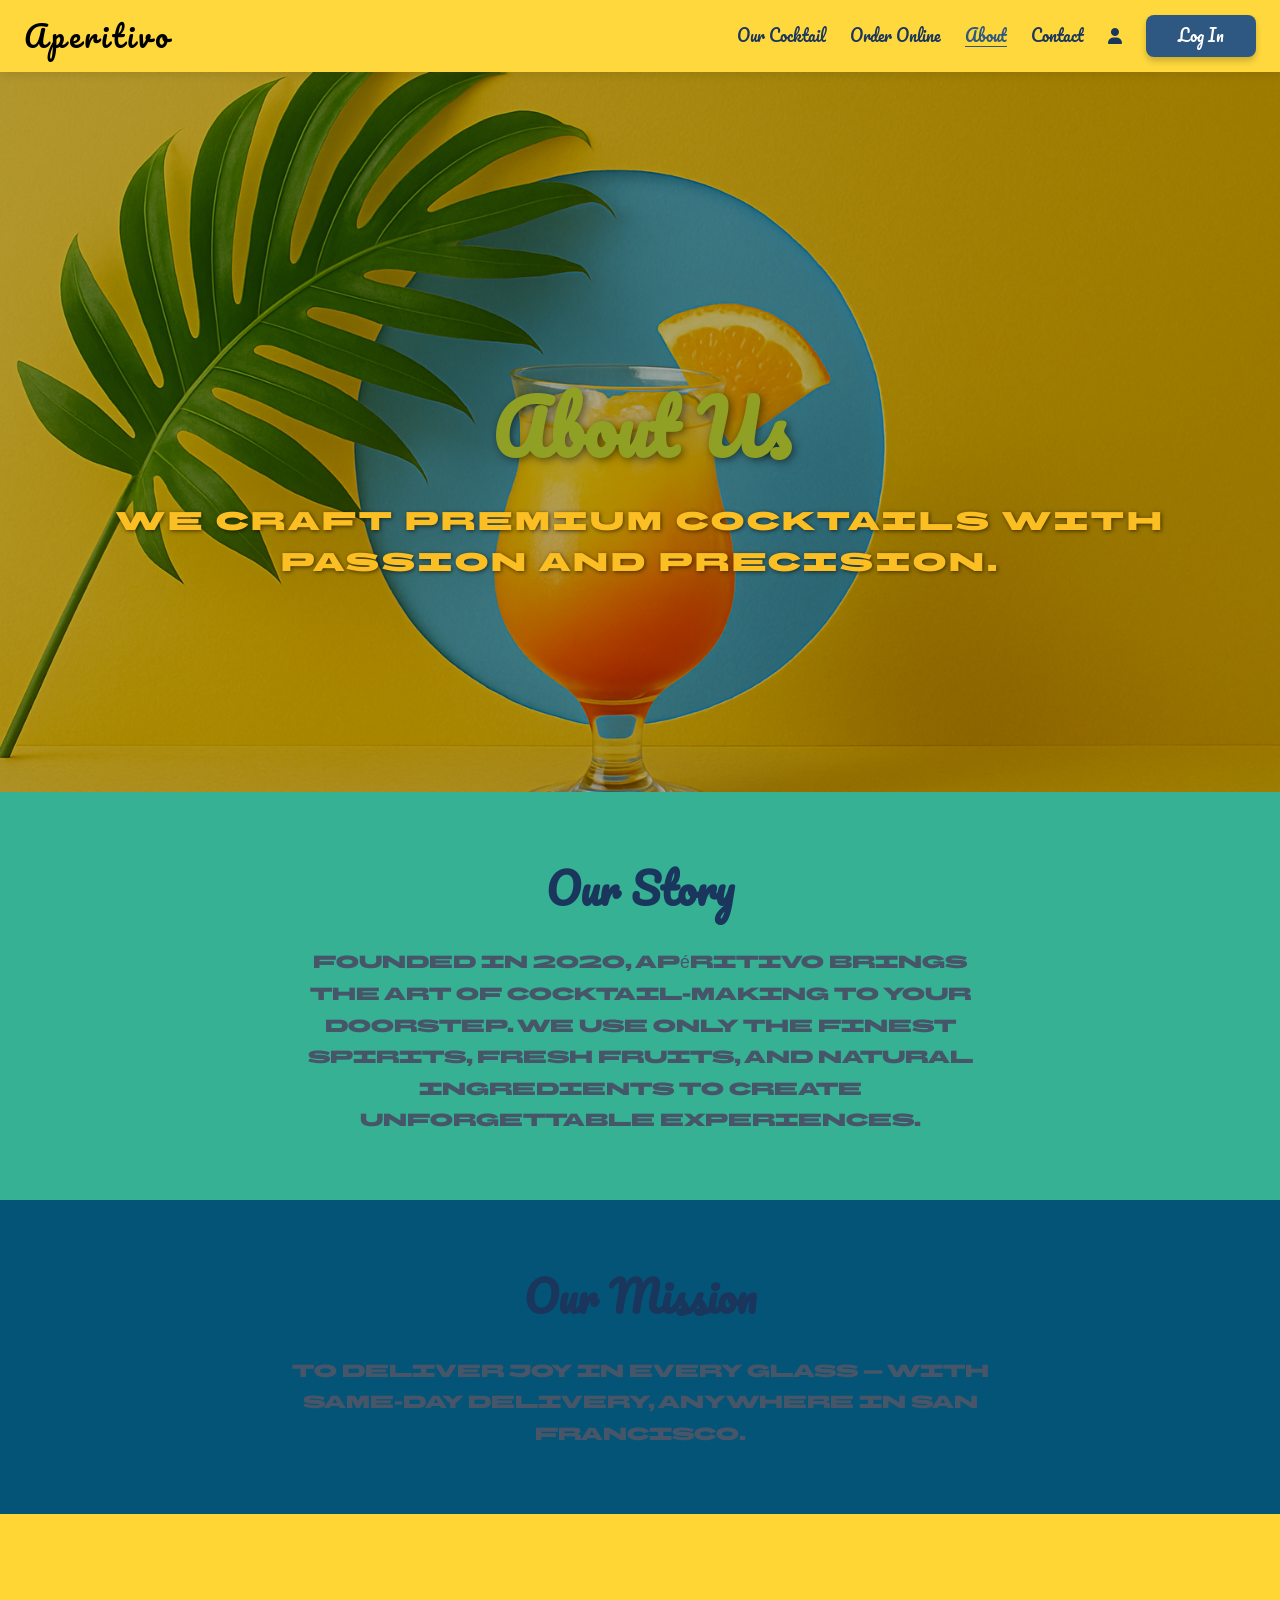
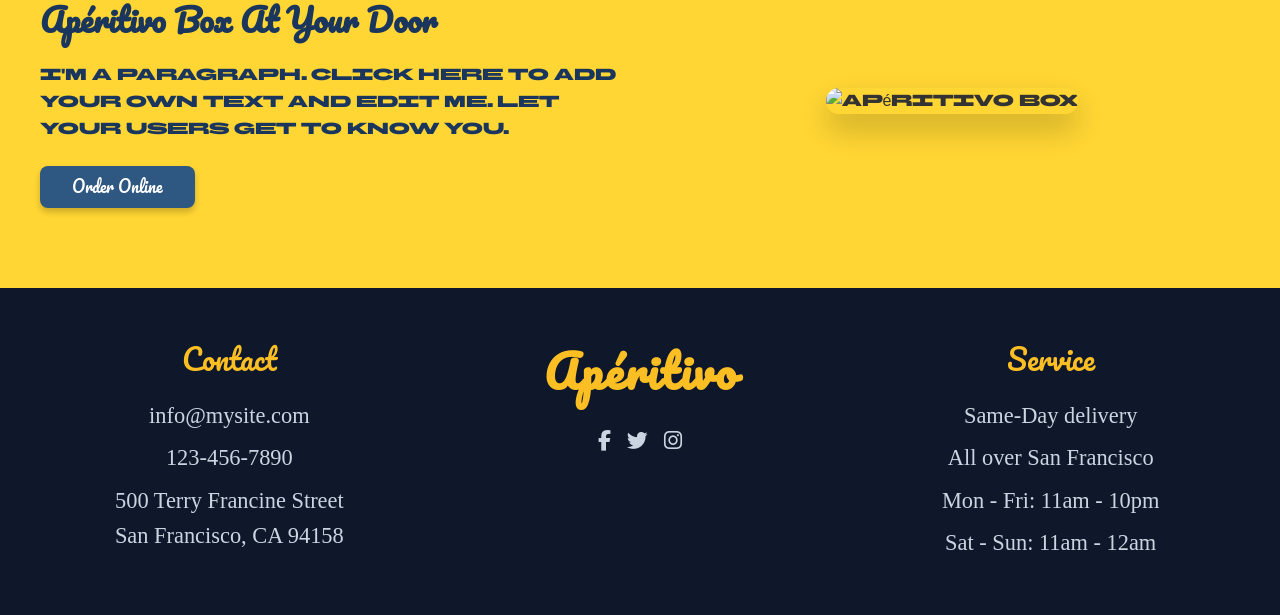
==== about.html @ c84b4b11 "first commit" ====
<!DOCTYPE html>
<html lang="en">
<head>
    <meta charset="UTF-8">
    <meta name="viewport" content="width=device-width, initial-scale=1.0">
    <title>About Us - Aperitivo</title>

    <!-- Favicon -->
    <link rel="icon" href="image/martini-glass-citrus-solid-full.svg" type="image/svg+xml">

    <!-- Font Awesome -->
    <link rel="stylesheet" href="https://cdnjs.cloudflare.com/ajax/libs/font-awesome/6.5.0/css/all.min.css" />

    <!-- Google Fonts -->
    <link href="https://fonts.googleapis.com/css2?family=Inter:wght@300;400;500;600;700&display=swap" rel="stylesheet">

    <!-- Shared CSS -->
    <link rel="stylesheet" href="style.css">
</head>
<body>

<!-- ==================== NAVBAR ==================== -->
<nav class="custom-navbar">
    <a class="navbar-brand" href="index.html">Aperitivo</a>

    <input type="checkbox" id="nav-toggle" class="nav-toggle">
    <label for="nav-toggle" class="hamburger">
        <span></span>
        <span></span>
        <span></span>
    </label>

    <ul class="navbar-nav">
        <li><a class="nav-link" href="index.html">Our Cocktail</a></li>
        <li><a class="nav-link" href="index.html">Order Online</a></li>
        <li><a class="nav-link active" href="about.html">About</a></li>
        <li><a class="nav-link" href="#">Contact</a></li>
        <li><a class="nav-link" href="#"><i class="fa-solid fa-user"></i></a></li>
        <li><a class="order-btn" href="#">Log In</a></li>
    </ul>
</nav>

<!-- ==================== ABOUT HERO ==================== -->
<section class="about-hero">
    <div class="hero-content">
        <h1>About Us</h1>
        <p class="highlight">We craft premium cocktails with passion and precision.</p>
    </div>
</section>

<!-- ==================== ABOUT STORY ==================== -->
<section class="about-story">
    <div class="container">
        <h2>Our Story</h2>
        <p>Founded in 2020, Apéritivo brings the art of cocktail-making to your doorstep. We use only the finest spirits, fresh fruits, and natural ingredients to create unforgettable experiences.</p>
    </div>
</section>

<!-- ==================== ABOUT MISSION ==================== -->
<section class="about-mission">
    <div class="container">
        <h2>Our Mission</h2>
        <p>To deliver joy in every glass — with same-day delivery, anywhere in San Francisco.</p>
    </div>
</section>

<!-- ==================== ABOUT DELIVERY ==================== -->
<section class="about-delivery">
    <div class="delivery-content">
        <div class="text">
            <h3>Apéritivo Box At Your Door</h3>
            <p>I'm a paragraph. Click here to add your own text and edit me. Let your users get to know you.</p>
            <a href="#" class="order-btn">Order Online</a>
        </div>
        <div class="image">
            <img src="image/box.png" alt="Apéritivo Box">
        </div>
    </div>
</section>

<!-- ==================== FOOTER ==================== -->
<footer class="site-footer">
    <div class="footer-container">
        <div class="footer-col">
            <h3>Contact</h3>
            <p>info@mysite.com</p>
            <p>123-456-7890</p>
            <p>500 Terry Francine Street<br>San Francisco, CA 94158</p>
        </div>
        <div class="footer-col center">
            <h1 class="footer-logo">Apéritivo</h1>
            <div class="social-links">
                <a href="#" aria-label="Facebook"><i class="fab fa-facebook-f"></i></a>
                <a href="#" aria-label="Twitter"><i class="fab fa-twitter"></i></a>
                <a href="#" aria-label="Instagram"><i class="fab fa-instagram"></i></a>
            </div>
        </div>
        <div class="footer-col">
            <h3>Service</h3>
            <p>Same-Day delivery</p>
            <p>All over San Francisco</p>
            <p>Mon - Fri: 11am - 10pm</p>
            <p>Sat - Sun: 11am - 12am</p>
        </div>
    </div>
</footer>
</body>
</html>
---- style.css ----
/* ==================== FONTS ==================== */
@font-face {
    font-family: "BBH";
    src: url("fonts/BBHSansBartle-Regular.ttf") format("truetype");
}
@font-face {
    font-family: "latina";
    src: url("fonts/Pacifico-Regular.ttf") format("truetype");
}

/* ==================== RESET ==================== */
* {
    box-sizing: border-box;
    margin: 0;
    padding: 0;
}
body {
    font-family: "BBH", sans-serif;
    line-height: 1.6;
    color: #333;
    overflow-x: hidden;
}

/* ==================== NAVBAR ==================== */
.custom-navbar {
    position: sticky;
    top: 0;
    width: 100%;
    background: rgba(255, 214, 51, 0.95);
    padding: 0.8rem 1.5rem;
    display: flex;
    align-items: center;
    justify-content: space-between;
    z-index: 1000;
    backdrop-filter: blur(10px);
    box-shadow: 0 2px 10px rgba(0,0,0,0.1);
}

/* Brand */
.navbar-brand {
    font-family: "latina", sans-serif;
    color: #000;
    letter-spacing: 4px;
    font-size: 1.8rem;
    text-decoration: none;
    font-weight: 400;
}

/* Nav list */
.navbar-nav {
    display: flex;
    align-items: center;
    gap: 1.5rem;
    list-style: none;
}
.nav-link {
    color: #000 !important;
    font-weight: 200!important;
    text-decoration: none;
    font-size: 1rem;
    transition: all 0.2s ease;
    font-family: "latina", sans-serif;
    color: #1a365d !important;
}
.nav-link:hover {
    text-decoration: underline;
    color: #1a365d !important;
}

/* Order button */
.order-btn {
    background-color: #2e5882 !important;
    color: white !important;
    font-size: 1rem;
    padding: 0.5rem 2rem;
    border: none;
    border-radius: 8px;
    box-shadow: 0 4px 6px rgba(0,0,0,0.2);
    transition: all 0.3s ease;
    text-decoration: none;
    display: inline-block;
    font-weight: 500 !important;
    font-family:"latina", sans-serif;
}

.order-btn:hover {
    background-color: #1a365d !important;
    transform: translateY(-2px);
    box-shadow: 0 6px 12px rgba(0,0,0,0.25);
    color: #a0e7ff !important;
    
}

/* ==================== HAMBURGER MENU ==================== */
.nav-toggle {
    opacity: 0;
    position: absolute;
    width: 50px;
    height: 50px;
    cursor: pointer;
    z-index: 1002;
    right: 0.5rem;
    top: 50%;
    transform: translateY(-50%);
}

.hamburger {
    display: none;
    flex-direction: column;
    gap: 5px;
    cursor: pointer;
    z-index: 1001;
    position: absolute;
    right: 1rem;
    top: 50%;
    transform: translateY(-50%);
    padding: 10px;
}

.hamburger span {
    width: 30px;
    height: 3px;
    background: #000;
    border-radius: 3px;
    transition: all 0.3s ease;
    display: block;
}

/* ==================== HERO ==================== */
.hero {
    height: 100vh;
    width: 100%;
    background: linear-gradient(to bottom, #ffd633 0%, transparent 70%),
                url("Image/ganieri.png") center/cover no-repeat;
    display: flex;
    flex-direction: column;
    justify-content: center; 
    align-items: center;
    text-align: center;
    padding-top: 90px;
    position: relative;
}

.hero h1 {
    font-family: "latina", sans-serif;
    font-size: 4.5rem;
    color: #000;
    margin-bottom: 0.5rem;
    text-shadow: 2px 2px 6px rgba(0,0,0,0.15);
}

.hero h3 {
    font-size: 1.8rem;
    color: #1a365d;
    font-weight: 400;
    margin: 0.5rem 0 1.5rem;
    font-family: "latina", sans-serif;
}

.mt-4 { 
    margin-top: 1.5rem; 
}

/* ==================== MAIN BLOCKS ==================== */
.main-blocks {
    display: flex;
    width: 100%;
    height: 420px;
    overflow: hidden;
}

.main-blocks .block {
    flex: 1;
    background-size: cover;
    background-position: center;
    position: relative;
    transition: transform 0.4s ease;
}

.main-blocks .block:hover {
    transform: scale(1.03);
}

.block1 {
    background-image: url('Image/coctail.jpg');
}

.block2 {
    background-image: url('Image/coctail2.jpg');
    display: flex;
    justify-content: center;
    align-items: center;
    padding: 2rem;
}

.block-content {
    background: rgba(194, 162, 72, 0.121);
    padding: 2.2rem 1.8rem;
    border-radius: 18px;
    box-shadow: 0 10px 25px rgba(0,0,0,0.18);
    max-width: 420px;
    text-align: center;
    backdrop-filter: blur(8px);
    border: 1px solid rgba(255,255,255,0.3);
}

.block-content h2 {
    font-family: "latina", sans-serif;
    font-size: 2.3rem;
    color: #2c5282;
    margin-bottom: 0.8rem;
    line-height: 1.2;
}

.block-content p {
    font-size: 1.8rem;
    color: #1a365d;
    line-height: 1.7;
    font-family: "latina", sans-serif;
}

/* ==================== COCKTAIL COLLECTIONS ==================== */
.cocktail-collections {
    background: linear-gradient(135deg, #1a365d 0%, #2c5282 100%);
    color: white;
    text-align: center;
    padding: 4.5rem 1.5rem;
}

.cocktail-collections h2 {
    font-family: "latina", sans-serif;
    font-size: 2.6rem;
    margin-bottom: 1rem;
    text-shadow: 1px 1px 3px rgba(0,0,0,0.3);
}

.cocktail-collections p {
    font-size: 1.1rem;
    max-width: 720px;
    margin: 0 auto 2.5rem;
    opacity: 0.92;
    line-height: 1.7;
    font-family: "latina", sans-serif;
}

.cocktail-images {
    display: flex;
    justify-content: center;
    gap: 2rem;
    flex-wrap: wrap;
}

.cocktail-img {
    width: 220px;
    height: 320px;
    object-fit: cover;
    border-radius: 22px;
    box-shadow: 0 8px 20px rgba(0,0,0,0.3);
    transition: all 0.4s ease;
    border: 3px solid rgba(255,255,255,0.15);
}

.cocktail-img:hover {
    transform: translateY(-8px) scale(1.03);
    box-shadow: 0 16px 30px rgba(0,0,0,0.4);
}
/* ==================== Parallax ==================== */
.parallax {
  width: 100%;
  height: 100vh;

  background-image: url('image/APR.png');
  background-size: cover;
  
  /* ზედა ნაწილი სრულად ჩანს */
  background-position: 50% 0%;     /* 50% = ცენტრში, 0% = ზემოდან */
  
  background-attachment: fixed;
  background-repeat: no-repeat;
}
/* ==================== RESPONSIVE =====RESPONSIVE===========RESPONSIVE=======RESPONSIVE=============== */

/* Mobile & Tablet (≤768px) */
@media (max-width: 768px) {
    .custom-navbar {
        padding: 0.7rem 1rem;
    }
    .navbar-brand {
        font-size: 1.4rem;
        letter-spacing: 2px;
    }

    /* ჰამბურგერი ყოველთვის ჩანს */
    .hamburger {
        display: flex !important;
    }

    /* მენიუ დამალულია */
    .navbar-nav {
        position: absolute;
        top: 100%;
        left: 0;
        right: 0;
        background: rgba(255, 214, 51, 0.98);
        flex-direction: column;
        max-height: 0;
        overflow: hidden;
        transition: max-height 0.4s ease;
        padding: 0 1.5rem;
        z-index: 999;
        box-shadow: 0 4px 15px rgba(0,0,0,0.2);
        
    }

    /* მენიუ იხსნება */
    .nav-toggle:checked ~ .navbar-nav {
        max-height: 600px;
        padding: 1.5rem;
    }

    .navbar-nav li {
        padding: 0.8rem 0;
        text-align: center;
        border-bottom: 1px solid rgba(0,0,0,0.1);
    }

    .navbar-nav li:last-child {
        border-bottom: none;
    }

    .nav-link, .order-btn {
        display: block;
        width: 100%;
        font-size: 1.1rem;
        text-align: center;
    }

    .order-btn {
        margin: 1rem auto 0;
        max-width: 220px;
        padding: 0.6rem 1.5rem;
    }

    .hero {
        padding-top: 80px;
    }
    .hero h1 {
        font-size: 3rem;
    }
    .hero h3 {
        font-size: 1.4rem;
    }

    .main-blocks {
        flex-direction: column;
        height: auto;
    }
    .main-blocks .block {
        height: 260px;
    }
    .block2 {
        order: -1;
        height: 300px;
    }
    .block-content {
        margin: 1.5rem;
        padding: 1.6rem;
        border-radius: 16px;
    }
    .block-content h2 {
        font-size: 1.9rem;
    }

    .cocktail-collections {
        padding: 3rem 1rem;
    }
    .cocktail-collections h2 {
        font-size: 2.1rem;
    }
    .cocktail-img {
        width: 180px;
        height: 260px;
    }
    /*===================================== Footer==============*/
.footer-container {
        flex-direction: column;
        align-items: center;     /* ყველა კოლონა ცენტრში */
    }

    .footer-col {
        text-align: right;       /* Contact, Service — მარჯვნივ */
        width: 100%;
        max-width: 350px;
    }

    .footer-col.center {
        text-align: center;      /* ლოგო და სოც. — ცენტრში */
    }

    /* Footer*/
    .parallax {
        display: none;
    }
}

/* Tablet only (431px - 768px) */
@media (min-width: 431px) and (max-width: 768px) {
    .main-blocks {
        height: 380px;
    }
    .block-content {
        max-width: 360px;
        padding: 1.8rem;
    }
    .cocktail-img {
        width: 190px;
        height: 280px;
    }
}

/* Desktop (≥769px) */
@media (min-width: 769px) {
    .hamburger, .nav-toggle {
        display: none !important;
    }
    .navbar-nav {
        max-height: none !important;
    }
}

/* ==================== HAMBURGER X ANIMATION ==================== */
.nav-toggle:checked ~ .hamburger span:nth-child(1) {
    transform: rotate(45deg) translate(7px, 7px);
}
.nav-toggle:checked ~ .hamburger span:nth-child(2) {
    opacity: 0;
}
.nav-toggle:checked ~ .hamburger span:nth-child(3) {
    transform: rotate(-45deg) translate(8px, -8px);
}
/* ==================== FOOTER ==================== */
.site-footer {
    background: #0f172a;
    color: #e2e8f0;
    padding: 3rem 1.5rem;
    font-family: playfair display, serif;
    margin-top: 0rem;
}

.footer-container {
    max-width: 1200px;
    margin: 0 auto;
    display: flex;
    justify-content: space-between;
    align-items: flex-start;
    flex-wrap: wrap;
    gap: 2rem;
    
}

.footer-col {
    flex: 1;
    min-width: 220px;
    text-align: center;
    
}

.footer-col h3 {
    font-family: "latina", sans-serif;
    color: #fbbf24;
    font-size: 1.8rem;
    margin-bottom: 1rem;
    font-weight: 400;
    
}

.footer-col p {
    margin: 0.4rem 0;
    font-size: 1.4rem;
    line-height: 1.6;
    color: #cbd5e1;
}

/* Center Column */
.center {
    text-align: center;
}

.footer-logo {
    font-family: "latina", sans-serif;
    font-size: 2.8rem;
    color: #fbbf24;
    margin: 0 0 1rem;
    letter-spacing: 2px;
}

.social-links {
    display: flex;
    justify-content: center;
    gap: 1rem;
    margin-top: 0.5rem;
}

.social-links a {
    color: #cbd5e1;
    font-size: 1.3rem;
    transition: color 0.3s ease;
}

.social-links a:hover {
    color: #fbbf24;
}

/*====================== ABOUT US ===================*/

.about-hero {
    background: linear-gradient(rgba(0,0,0,0.3), rgba(0,0,0,0.3)), 
                url("Image/ganieri.png") center/cover no-repeat;
    height: 80vh;
    display: flex;
    align-items: center;
    justify-content: center;
    text-align: center;
    color: rgb(144, 160, 37);
    padding-top: 90px;
}

.hero-content h1 {
    font-family: "latina", sans-serif;
    font-size: 4.5rem;
    margin-bottom: 1rem;
    text-shadow: 2px 2px 8px rgba(0,0,0,0.5);
}

.highlight {
    font-size: 1.6rem;
    font-weight: 500;
    text-transform: uppercase;
    letter-spacing: 3px;
    color: #fbbf24;
    text-shadow: 1px 1px 4px rgba(0,0,0,0.6);
}

/* Story & Mission */
.about-story, .about-mission {
    padding: 4rem 1.5rem;
    text-align: center;
}

.about-story {
    background: #36b194;
}

.about-mission {
    background: #035477;
}

.about-story h2, .about-mission h2 {
    font-family: "latina", sans-serif;
    font-size: 2.6rem;
    color: #1a365d;
    margin-bottom: 1.5rem;
}

.about-story p, .about-mission p {
    font-size: 1.1rem;
    color: #475569;
    max-width: 700px;
    margin: 0 auto;
    line-height: 1.8;
}

/* Delivery Section */
.about-delivery {
    background: #ffd633;
    padding: 5rem 1.5rem;
}

.delivery-content {
    max-width: 1200px;
    margin: 0 auto;
    display: flex;
    align-items: center;
    gap: 3rem;
    flex-wrap: wrap;
}

.delivery-content .text {
    flex: 1;
    min-width: 300px;
}

.delivery-content h3 {
    font-family: "latina", sans-serif;
    font-size: 2rem;
    color: #1a365d;
    margin-bottom: 1rem;
}

.delivery-content p {
    color: #1a365d;
    margin-bottom: 1.5rem;
    line-height: 1.7;
}

.delivery-content .image {
    flex: 1;
    min-width: 300px;
    text-align: center;
}

.delivery-content img {
    max-width: 100%;
    height: auto;
    border-radius: 16px;
    box-shadow: 0 15px 30px rgba(0,0,0,0.2);
}

/* Active Nav Link */
.nav-link.active {
    color: #2e5882 !important;
    font-weight: 600;
    text-decoration: underline;
    text-underline-offset: 4px;
}

/* ==================== MOBILE ==================== */
@media (max-width: 768px) {
    .about-hero {
        height: 70vh;
        padding-top: 80px;
    }
    .hero-content h1 {
        font-size: 3rem;
    }
    .highlight {
        font-size: 1.2rem;
        letter-spacing: 2px;
    }
    .delivery-content {
        flex-direction: column;
        text-align: center;
    }
    .about-story h2, .about-mission h2 {
        font-size: 2rem;
    }
}
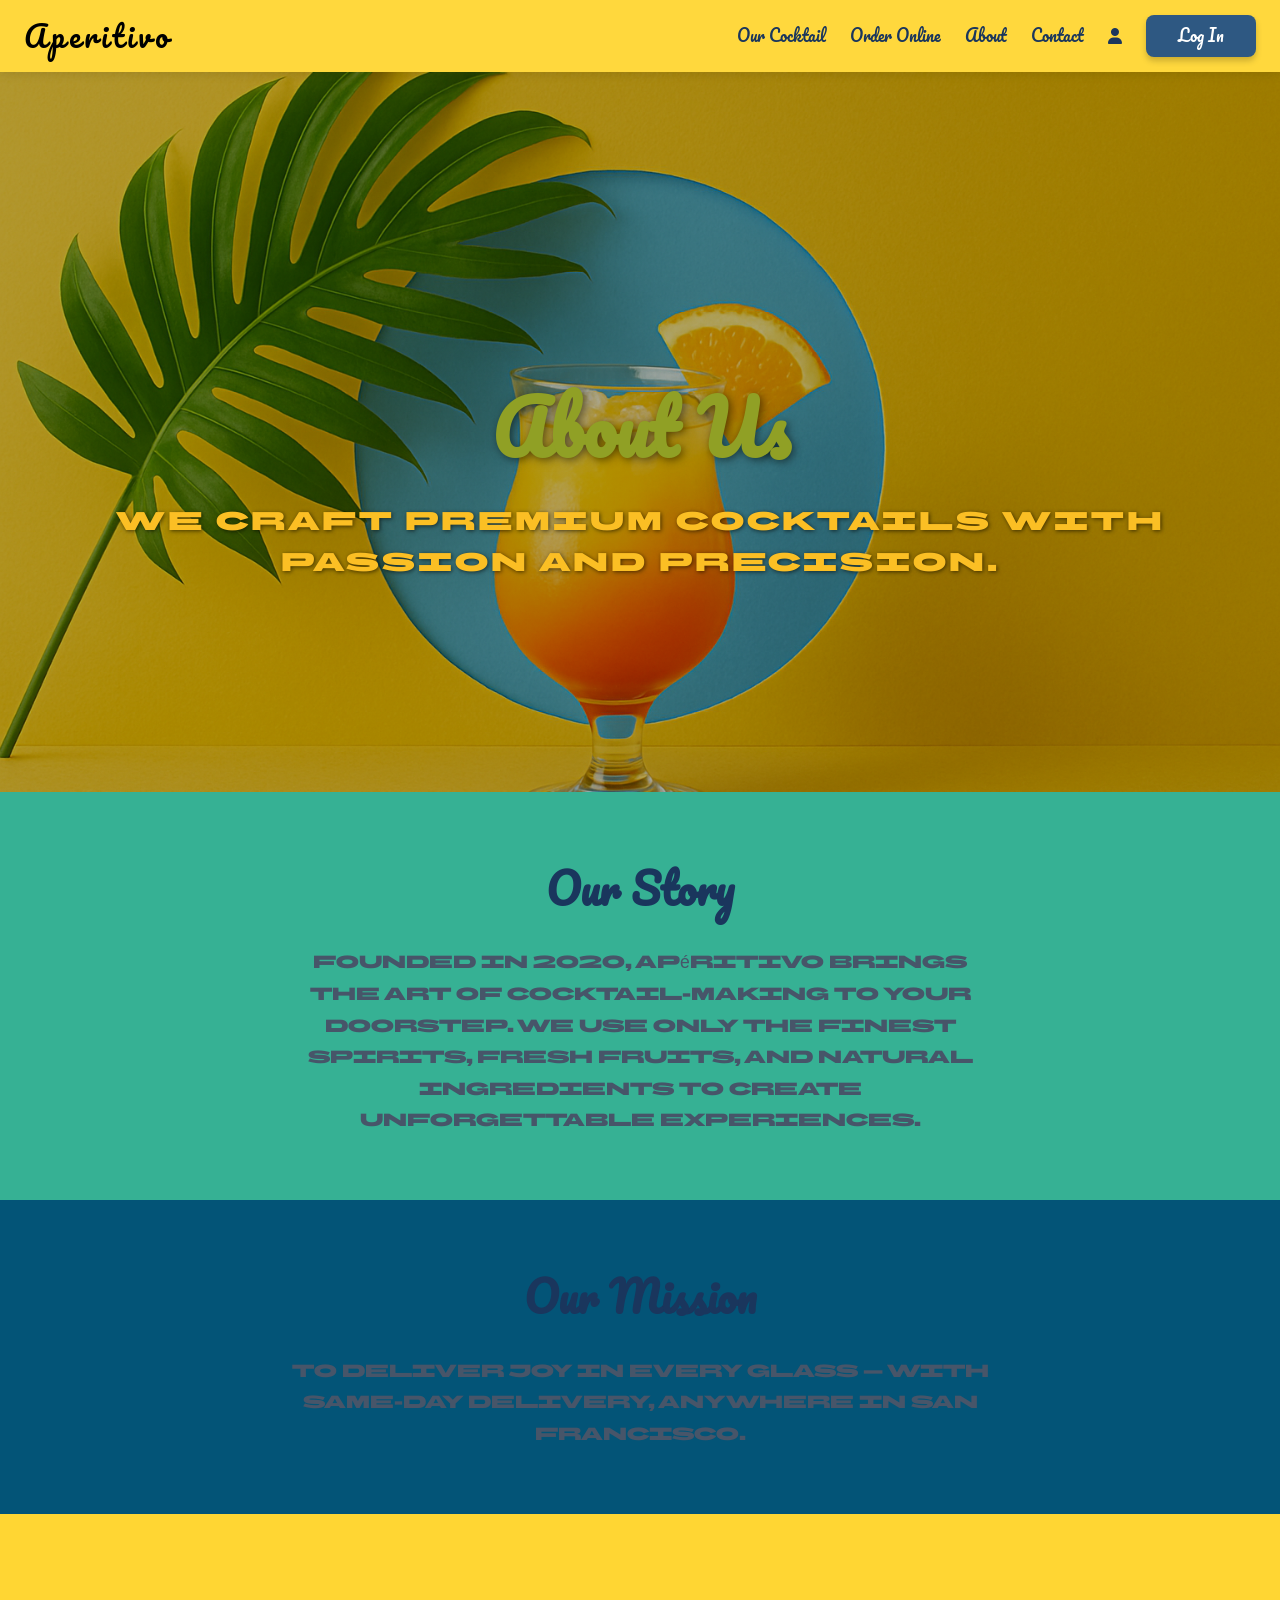
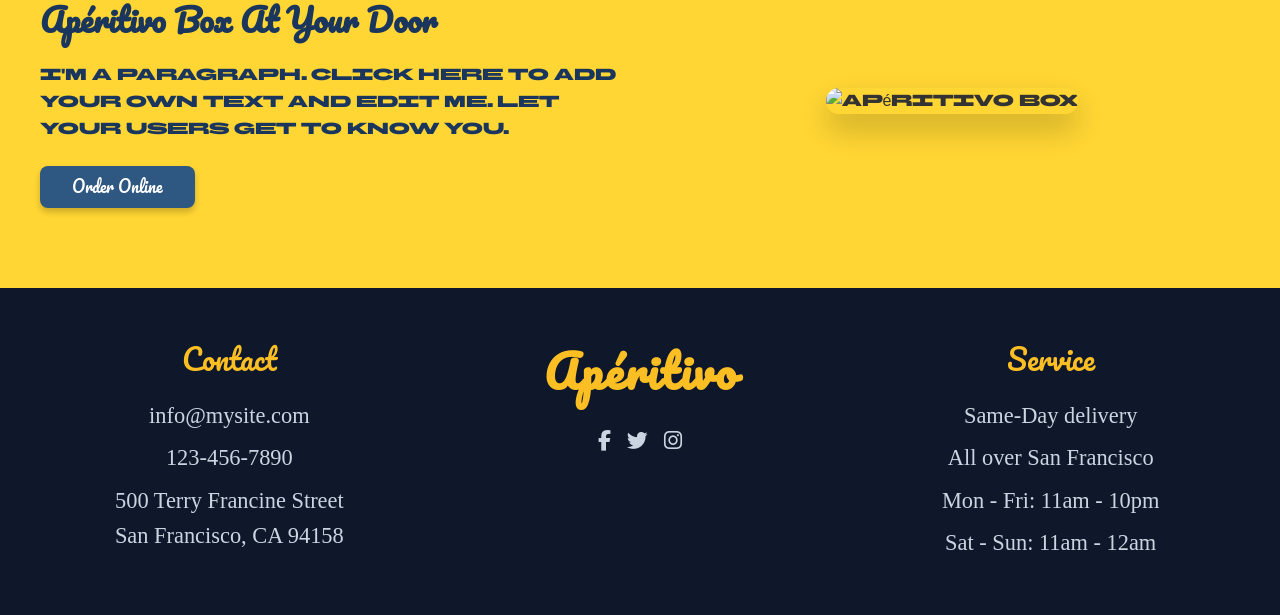
==== commit de27eb76: "დასრულდა contact გვერდი + custom services + სტილები" ====
--- a/about.html
+++ b/about.html
@@ -32,9 +32,9 @@
 
     <ul class="navbar-nav">
         <li><a class="nav-link" href="index.html">Our Cocktail</a></li>
-        <li><a class="nav-link" href="index.html">Order Online</a></li>
-        <li><a class="nav-link active" href="about.html">About</a></li>
-        <li><a class="nav-link" href="#">Contact</a></li>
+        <li><a class="nav-link" href="order.html">Order Online</a></li>
+        <li><a class="nav-link " href="about.html">About</a></li>
+        <li><a class="nav-link" href="contact.html">Contact</a></li>
         <li><a class="nav-link" href="#"><i class="fa-solid fa-user"></i></a></li>
         <li><a class="order-btn" href="#">Log In</a></li>
     </ul>
